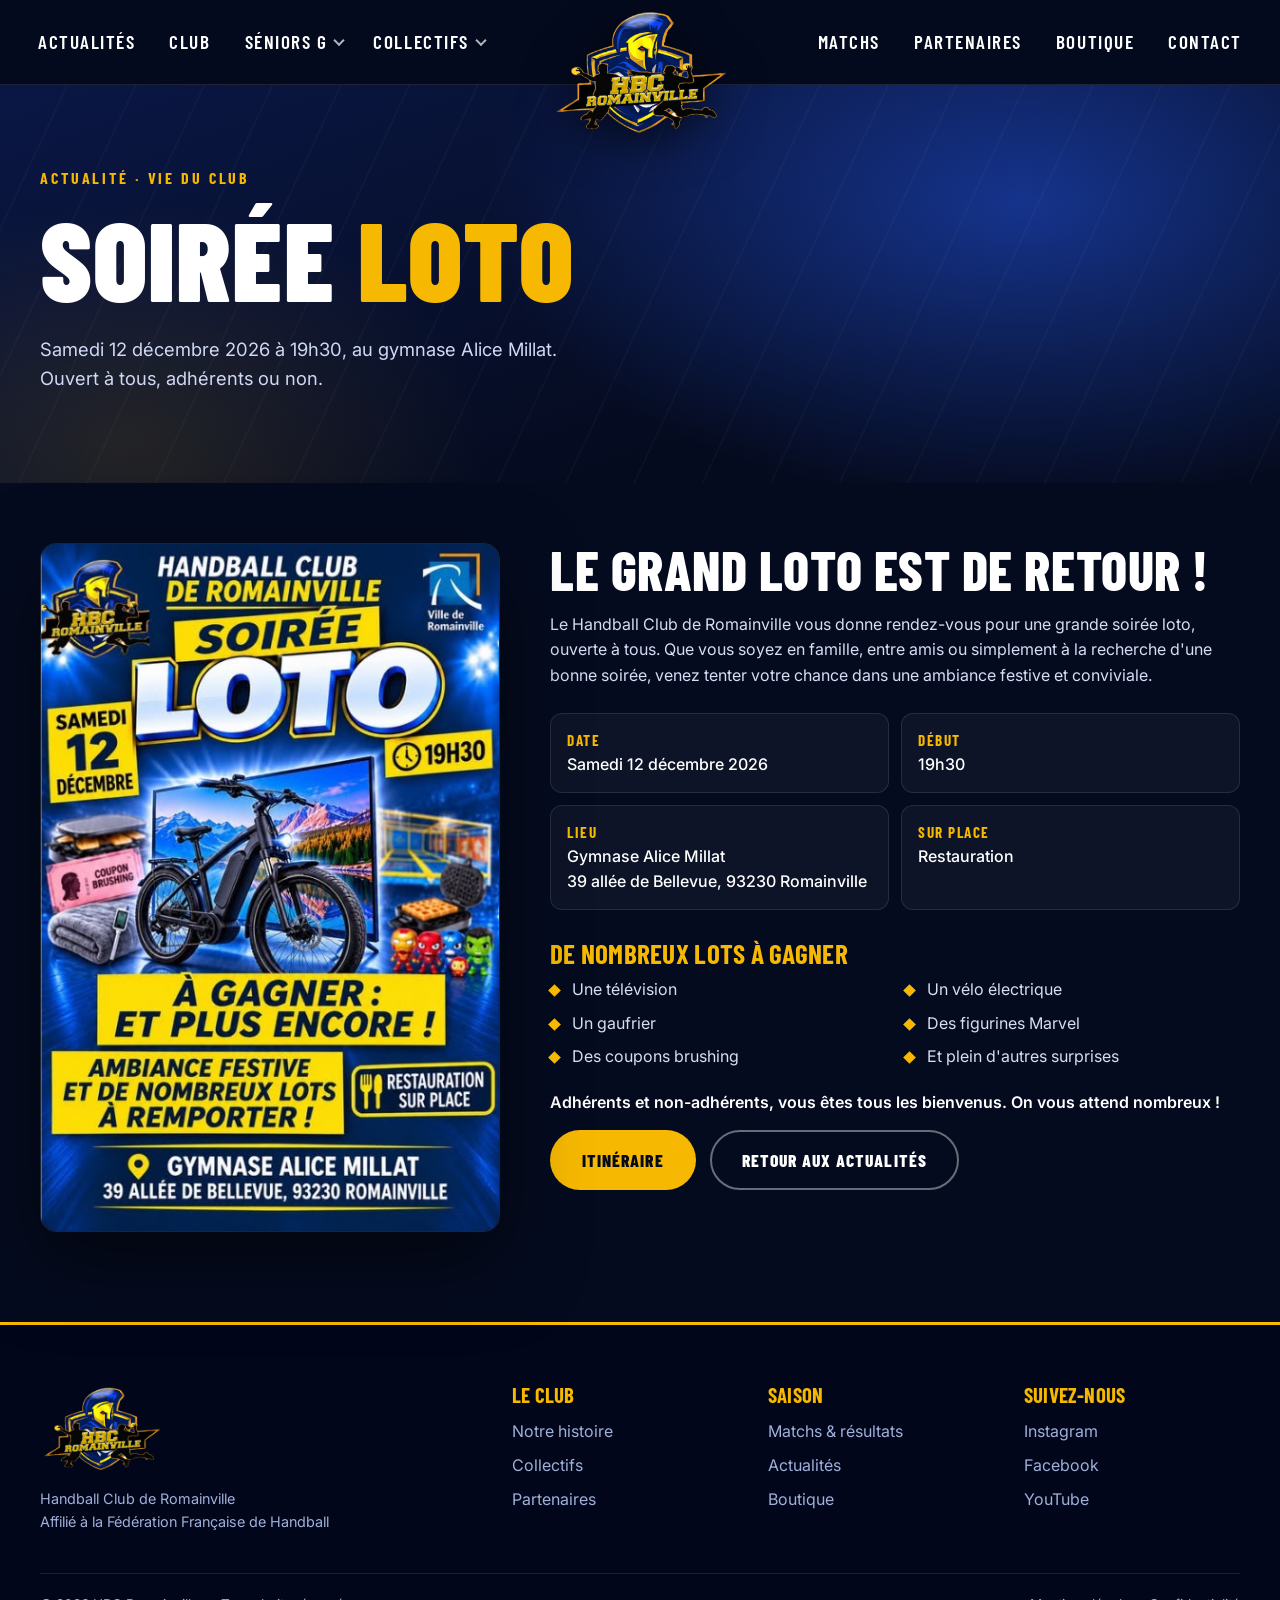
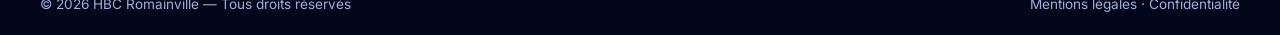
==== actu-loto.html @ fdeb0f3e "actualité" ====
<!doctype html>
<html lang="fr">
<head>
  <meta charset="utf-8">
  <meta name="viewport" content="width=device-width, initial-scale=1">
  <title>Soirée loto du 12 décembre – HBC Romainville</title>
  <meta name="description" content="Grande soirée loto du Handball Club de Romainville, samedi 12 décembre à 19h30 au gymnase Alice Millat. Ouvert à tous.">
  <link rel="icon" href="assets/logo.png">
  <link rel="preconnect" href="https://fonts.googleapis.com">
  <link rel="preconnect" href="https://fonts.gstatic.com" crossorigin>
  <link href="https://fonts.googleapis.com/css2?family=Barlow+Condensed:wght@600;700;800;900&family=Inter:wght@400;500;600;700&display=swap" rel="stylesheet">
  <link rel="stylesheet" href="styles.css">
</head>
<body>

  <header class="header header--split" id="header">
    <div class="container header__inner">
      <a href="index.html" class="brand" aria-label="HBC Romainville – accueil">
        <img src="assets/logo.png" alt="Logo HBC Romainville">
      </a>
      <button class="burger" id="burger" aria-label="Ouvrir le menu" aria-expanded="false" aria-controls="nav">
        <span></span><span></span><span></span>
      </button>
      <nav class="nav" id="nav">
        <div class="nav__group nav__group--left">
          <a href="index.html#actus">Actualités</a>
          <a href="histoire.html">Club</a>
          <div class="nav-item has-sub">
            <a href="equipe.html">Séniors G</a>
            <div class="subnav"><a href="equipe.html">Équipe</a><a href="classement.html">Classement</a></div>
          </div>
          <div class="nav-item has-sub">
            <a href="collectifs.html">Collectifs</a>
            <div class="subnav"><a href="collectifs.html">Tous les collectifs</a><a href="entraineurs.html">Entraîneurs</a></div>
          </div>
        </div>
        <div class="nav__group nav__group--right">
          <a href="index.html#matchs">Matchs</a>
          <a href="index.html#partenaires">Partenaires</a>
          <a class="nav__soon" aria-disabled="true">Boutique</a>
          <a href="index.html#contact">Contact</a>
        </div>
      </nav>
    </div>
  </header>

  <main>
    <section class="page-hero page-hero--small">
      <div class="hero__bg"></div>
      <div class="container page-hero__inner">
        <p class="eyebrow">Actualité · Vie du club</p>
        <h1>Soirée <span>loto</span></h1>
        <p class="page-hero__lead">Samedi 12 décembre 2026 à 19h30, au gymnase Alice Millat. Ouvert à tous, adhérents ou non.</p>
      </div>
    </section>

    <section class="article">
      <div class="container article__inner">
        <figure class="article__poster">
          <img src="assets/loto-2026.jpg" alt="Affiche de la soirée loto du HBC Romainville, samedi 12 décembre à 19h30, gymnase Alice Millat">
        </figure>

        <div class="article__text">
          <h2>Le grand loto est de retour !</h2>
          <p>Le Handball Club de Romainville vous donne rendez-vous pour une grande soirée loto, ouverte à tous. Que vous soyez en famille, entre amis ou simplement à la recherche d'une bonne soirée, venez tenter votre chance dans une ambiance festive et conviviale.</p>

          <ul class="infos">
            <li><b>Date</b><span>Samedi 12 décembre 2026</span></li>
            <li><b>Début</b><span>19h30</span></li>
            <li><b>Lieu</b><span>Gymnase Alice Millat<br>39 allée de Bellevue, 93230 Romainville</span></li>
            <li><b>Sur place</b><span>Restauration</span></li>
          </ul>

          <h3>De nombreux lots à gagner</h3>
          <ul class="lots">
            <li>Une télévision</li>
            <li>Un vélo électrique</li>
            <li>Un gaufrier</li>
            <li>Des figurines Marvel</li>
            <li>Des coupons brushing</li>
            <li>Et plein d'autres surprises</li>
          </ul>

          <p class="article__welcome">Adhérents et non-adhérents, vous êtes tous les bienvenus. On vous attend nombreux !</p>

          <div class="hero__cta">
            <a class="btn btn--gold" href="https://www.google.com/maps/dir/?api=1&amp;destination=39+all%C3%A9e+de+Bellevue+93230+Romainville" target="_blank" rel="noopener">Itinéraire</a>
            <a class="btn btn--ghost" href="index.html#actus">Retour aux actualités</a>
          </div>
        </div>
      </div>
    </section>
  </main>

  </main>

  </main>

  </main>

  <footer class="footer">
    <div class="container footer__inner">
      <div class="footer__brand">
        <img src="assets/logo.png" alt="HBC Romainville">
        <p>Handball Club de Romainville<br>Affilié à la Fédération Française de Handball</p>
      </div>
      <div class="footer__col">
        <h4>Le club</h4>
        <a href="histoire.html">Notre histoire</a>
        <a href="collectifs.html">Collectifs</a>
        <a href="index.html#partenaires">Partenaires</a>
      </div>
      <div class="footer__col">
        <h4>Saison</h4>
        <a href="index.html#matchs">Matchs &amp; résultats</a>
        <a href="index.html#actus">Actualités</a>
        <a href="index.html#boutique">Boutique</a>
      </div>
      <div class="footer__col">
        <h4>Suivez-nous</h4>
        <a href="#">Instagram</a>
        <a href="#">Facebook</a>
        <a href="#">YouTube</a>
      </div>
    </div>
    <div class="footer__bottom container">
      <span>© 2026 HBC Romainville — Tous droits réservés</span>
      <span><a href="mentions-legales.html">Mentions légales</a> · <a href="confidentialite.html">Confidentialité</a></span>
    </div>
  </footer>

  <script src="legal.js"></script>
</body>
</html>
---- styles.css ----
:root{
  --navy:#050b1f;
  --navy-2:#0a1433;
  --blue:#1740b5;
  --blue-2:#2253e0;
  --gold:#f6b800;
  --gold-2:#ffd34d;
  --white:#fff;
  --muted:#9fb0d9;
  --line:rgba(255,255,255,.1);
  --radius:16px;
  --h:'Barlow Condensed',Impact,sans-serif;
  --b:'Inter',system-ui,sans-serif;
}
*{box-sizing:border-box;margin:0;padding:0}
html{scroll-behavior:smooth;scroll-padding-top:90px}
body{font-family:var(--b);background:var(--navy);color:var(--white);line-height:1.6;-webkit-font-smoothing:antialiased}
img{max-width:100%;display:block}
a{color:inherit;text-decoration:none}
ul{list-style:none}
.container{width:min(1200px,100% - 40px);margin-inline:auto}

h1,h2,h3,h4{font-family:var(--h);text-transform:uppercase;line-height:1;letter-spacing:.01em}
h2{font-size:clamp(2.4rem,5vw,3.8rem);font-weight:800}
h3{font-weight:700}
.eyebrow{font-family:var(--h);font-weight:700;letter-spacing:.18em;text-transform:uppercase;color:var(--gold);font-size:1rem;margin-bottom:10px}
.eyebrow--dark{color:var(--navy)}
section{padding:96px 0}
.section-head{margin-bottom:40px}
.section-head--row{display:flex;justify-content:space-between;align-items:flex-end;gap:20px;flex-wrap:wrap}
.link-arrow{font-weight:600;color:var(--gold);transition:.2s}
.link-arrow:hover{transform:translateX(4px)}
.note{margin-top:22px;font-size:.8rem;color:var(--muted);font-style:italic}

/* Buttons */
.btn{display:inline-block;font-family:var(--h);font-weight:800;text-transform:uppercase;letter-spacing:.06em;font-size:1.1rem;padding:14px 30px;border-radius:999px;border:2px solid transparent;cursor:pointer;transition:.2s;
  clip-path:none}
.btn--sm{padding:9px 20px;font-size:1rem}
.btn--gold{background:var(--gold);color:var(--navy)}
.btn--gold:hover{background:var(--gold-2);transform:translateY(-2px);box-shadow:0 10px 30px rgba(246,184,0,.35)}
.btn--ghost{border-color:rgba(255,255,255,.4);color:#fff}
.btn--ghost:hover{border-color:var(--gold);color:var(--gold)}
.btn--dark{background:var(--navy);color:#fff}
.btn--dark:hover{background:#000;transform:translateY(-2px)}

/* Topbar */
.topbar{background:var(--blue);font-size:.85rem}
.topbar__inner{display:flex;justify-content:space-between;gap:16px;padding:8px 0;flex-wrap:wrap}
.topbar__links{display:flex;gap:20px}
.topbar__links a:hover{color:var(--gold)}

/* Header */
.header{position:sticky;top:0;z-index:50;background:rgba(5,11,31,.88);backdrop-filter:blur(12px);border-bottom:1px solid var(--line);transition:.3s}
.header.scrolled{box-shadow:0 8px 30px rgba(0,0,0,.4)}
.header__inner{display:flex;align-items:center;justify-content:space-between;height:78px}
.brand img{height:62px;width:auto}
.nav{display:flex;align-items:center;gap:30px}
.nav a{font-family:var(--h);font-weight:700;text-transform:uppercase;letter-spacing:.07em;font-size:1.15rem;position:relative;padding:4px 0}
.nav a:not(.btn)::after{content:"";position:absolute;left:0;bottom:-2px;height:3px;width:0;background:var(--gold);transition:.25s}
.nav a:not(.btn):hover::after{width:100%}
.burger{display:none;background:none;border:0;width:44px;height:44px;cursor:pointer;flex-direction:column;justify-content:center;gap:6px;align-items:center}
.burger span{display:block;width:26px;height:3px;background:#fff;border-radius:2px;transition:.3s}
.burger[aria-expanded="true"] span:nth-child(1){transform:translateY(9px) rotate(45deg)}
.burger[aria-expanded="true"] span:nth-child(2){opacity:0}
.burger[aria-expanded="true"] span:nth-child(3){transform:translateY(-9px) rotate(-45deg)}

/* Hero */
.hero{position:relative;padding:70px 0 0;overflow:hidden}
.hero__bg{position:absolute;inset:0;background:
  radial-gradient(900px 500px at 80% 30%,rgba(34,83,224,.55),transparent 60%),
  radial-gradient(600px 400px at 10% 90%,rgba(246,184,0,.12),transparent 60%),
  linear-gradient(160deg,#0a1745,var(--navy) 70%);z-index:0}
.hero__bg::after{content:"";position:absolute;inset:0;background:repeating-linear-gradient(115deg,transparent 0 60px,rgba(255,255,255,.025) 60px 62px)}
.hero__inner{position:relative;z-index:1;display:grid;grid-template-columns:1.1fr .9fr;align-items:center;gap:40px;min-height:560px}
.hero h1{font-size:clamp(3.4rem,8.5vw,7rem);font-weight:900;margin-bottom:24px}
.hero h1 span{color:var(--gold)}
.hero__lead{max-width:520px;color:#cfd9f5;font-size:1.1rem;margin-bottom:32px}
.hero__cta{display:flex;gap:14px;flex-wrap:wrap}
.hero__logo img{width:100%;max-width:520px;margin-inline:auto;filter:drop-shadow(0 30px 60px rgba(0,0,0,.6));animation:float 6s ease-in-out infinite}
@keyframes float{50%{transform:translateY(-14px)}}
.hero__stats{position:relative;z-index:1;display:grid;grid-template-columns:repeat(4,1fr);margin-top:30px;border-top:1px solid var(--line);padding:26px 0 34px;text-align:center}
.hero__stats div{display:flex;flex-direction:column}
.hero__stats strong{font-family:var(--h);font-size:3.2rem;font-weight:900;color:var(--gold);line-height:1}
.hero__stats strong::after{content:"+";font-size:2rem}
.hero__stats span{color:var(--muted);text-transform:uppercase;letter-spacing:.12em;font-size:.8rem;margin-top:4px}

/* Next match */
.nextmatch{background:var(--navy-2)}
.match-card{background:linear-gradient(135deg,var(--blue) 0%,#0c2270 55%,#07143f 100%);border-radius:24px;padding:30px;border:1px solid rgba(255,255,255,.12);box-shadow:0 30px 80px rgba(0,0,0,.45);position:relative;overflow:hidden}
.match-card::before{content:"";position:absolute;right:-60px;top:-60px;width:260px;height:260px;border-radius:50%;background:rgba(246,184,0,.12)}
.match-card__meta{display:flex;justify-content:space-between;flex-wrap:wrap;gap:10px;position:relative;color:#dbe5ff;font-weight:500}
.tag{background:rgba(255,255,255,.14);padding:4px 14px;border-radius:999px;font-size:.8rem;font-weight:600;text-transform:uppercase;letter-spacing:.06em}
.tag--gold{background:var(--gold);color:var(--navy)}
.match-card__teams{display:grid;grid-template-columns:1fr auto 1fr;align-items:center;gap:24px;padding:30px 0;position:relative}
.team{display:flex;flex-direction:column;align-items:center;gap:12px;text-align:center}
.team img{height:130px;width:auto}
.team strong{font-family:var(--h);font-size:1.7rem;text-transform:uppercase}
.team__crest{width:110px;height:110px;border-radius:50%;background:rgba(255,255,255,.1);border:2px dashed rgba(255,255,255,.4);display:grid;place-items:center;font-family:var(--h);font-size:1.6rem;font-weight:800;color:var(--muted)}
.vs{text-align:center}
.vs>span{font-family:var(--h);font-size:3.2rem;font-weight:900;color:var(--gold)}
.countdown{display:flex;gap:10px;margin-top:8px}
.countdown div{background:rgba(5,11,31,.6);border-radius:12px;padding:10px 12px;min-width:68px;display:flex;flex-direction:column}
.countdown b{font-family:var(--h);font-size:2.1rem;line-height:1}
.countdown small{font-size:.65rem;text-transform:uppercase;letter-spacing:.1em;color:var(--muted)}
.match-card__foot{display:flex;justify-content:space-between;align-items:center;flex-wrap:wrap;gap:14px;border-top:1px solid rgba(255,255,255,.15);padding-top:20px;position:relative}

.results{display:grid;grid-template-columns:1fr 1fr;gap:30px;margin-top:50px}
.results h3{font-size:1.8rem;margin-bottom:16px;color:var(--gold)}
.match-list li{display:grid;grid-template-columns:70px 1fr auto;gap:12px;align-items:center;padding:14px 16px;background:rgba(255,255,255,.04);border:1px solid var(--line);border-radius:12px;margin-bottom:10px;transition:.2s}
.match-list li:hover{background:rgba(255,255,255,.08);transform:translateX(4px)}
.match-list .date{font-family:var(--h);font-weight:700;color:var(--muted);text-transform:uppercase}
.match-list em{color:var(--gold);font-style:normal;margin:0 6px;font-size:.8rem}
.score{font-family:var(--h);font-weight:800;font-size:1.25rem;padding:2px 12px;border-radius:8px}
.score.win{background:#17a34a}
.score.lose{background:#d33}
.score.draw{background:#6b7280}
.score.next{background:var(--blue-2)}

/* News */
.news-grid{display:grid;grid-template-columns:repeat(4,1fr);gap:22px}
.card{background:var(--navy-2);border:1px solid var(--line);border-radius:var(--radius);overflow:hidden;transition:.25s;display:flex;flex-direction:column}
.card:hover{transform:translateY(-6px);border-color:var(--gold);box-shadow:0 20px 50px rgba(0,0,0,.4)}
.card__img{aspect-ratio:16/10;position:relative;padding:14px}
.card__img--1{background:linear-gradient(135deg,var(--blue-2),#0a1745)}
.card__img--2{background:linear-gradient(135deg,var(--gold),#c98a00)}
.card__img--3{background:linear-gradient(135deg,#0f2b8f,var(--blue-2))}
.card__img--4{background:linear-gradient(135deg,#333c5c,#0a1433)}
.card__img::after{content:"";position:absolute;inset:0;background:url("assets/logo.png") center/55% no-repeat;opacity:.18}
.card__body{padding:20px;display:flex;flex-direction:column;gap:8px}
.card time{color:var(--gold);font-size:.8rem;font-weight:600;text-transform:uppercase;letter-spacing:.08em}
.card h3{font-size:1.5rem;line-height:1.1}
.card p{color:var(--muted);font-size:.92rem}
.card--featured{grid-column:span 2;grid-row:span 1}
.card--featured h3{font-size:2rem}

/* Teams */
.teams{background:linear-gradient(180deg,var(--navy),var(--navy-2))}
.teams-grid{display:grid;grid-template-columns:repeat(4,1fr);gap:18px}
.team-tile{position:relative;border:1px solid var(--line);border-radius:var(--radius);padding:28px 24px 26px;min-height:200px;display:flex;flex-direction:column;justify-content:flex-end;background:rgba(255,255,255,.03);overflow:hidden;transition:.25s}
.team-tile .num{position:absolute;top:10px;right:18px;font-family:var(--h);font-size:4.5rem;font-weight:900;color:rgba(255,255,255,.07);line-height:1}
.team-tile h3{font-size:1.9rem}
.team-tile p{color:var(--muted)}
.team-tile:hover{background:var(--blue);transform:translateY(-6px);border-color:transparent}
.team-tile--gold{border-color:rgba(246,184,0,.5)}
.team-tile--gold h3{color:var(--gold)}
.team-tile--gold:hover{background:var(--gold)}
.team-tile--gold:hover h3,.team-tile--gold:hover p{color:var(--navy)}

/* Club */
.club{background:var(--blue);position:relative;overflow:hidden}
.club::before{content:"";position:absolute;inset:0;background:repeating-linear-gradient(115deg,transparent 0 60px,rgba(0,0,0,.06) 60px 120px)}
.club__inner{position:relative;display:grid;grid-template-columns:1.1fr .9fr;gap:60px;align-items:center}
.club__text p{margin:18px 0;color:#e1e9ff;max-width:560px}
.values{margin:24px 0 32px;display:grid;gap:12px}
.values li{padding-left:26px;position:relative;color:#e1e9ff}
.values li::before{content:"";position:absolute;left:0;top:.55em;width:12px;height:12px;background:var(--gold);transform:rotate(45deg)}
.values b{color:#fff}
.shield{background:rgba(5,11,31,.35);border-radius:30px;padding:40px;border:1px solid rgba(255,255,255,.18);transform:rotate(2deg)}

/* Partners */
.partners{background:var(--navy-2)}
.partners-row{display:grid;grid-template-columns:repeat(4,1fr);gap:16px}
.partners-row div{height:96px;display:grid;place-items:center;text-align:center;padding:10px;border:1px dashed rgba(255,255,255,.22);border-radius:12px;color:var(--muted);font-family:var(--h);font-weight:700;font-size:1.2rem;text-transform:uppercase;letter-spacing:.05em;transition:.2s}
.partners-row div:hover{color:var(--gold);border-color:var(--gold)}

/* Contact */
.contact__inner{display:grid;grid-template-columns:1fr 1.2fr;gap:50px;align-items:center}
.contact-list{margin-top:24px;display:grid;gap:16px}
.contact-list li{display:flex;flex-direction:column;color:#dbe5ff}
.contact-list b{font-family:var(--h);text-transform:uppercase;letter-spacing:.1em;color:var(--gold);font-size:1rem}
.contact__map{border-radius:var(--radius);overflow:hidden;border:1px solid var(--line);height:380px}
.contact__map iframe{width:100%;height:100%;border:0;filter:grayscale(.3) contrast(1.05)}

/* Footer */
.footer{background:#02061a;border-top:3px solid var(--gold);padding-top:60px}
.footer__inner{display:grid;grid-template-columns:2fr 1fr 1fr 1fr;gap:40px}
.footer__brand img{height:90px;margin-bottom:12px}
.footer__brand p{color:var(--muted);font-size:.9rem}
.footer__col{display:flex;flex-direction:column;gap:8px}
.footer__col h4{color:var(--gold);font-size:1.3rem;margin-bottom:6px}
.footer__col a{color:var(--muted);transition:.2s}
.footer__col a:hover{color:#fff}
.footer__bottom{display:flex;justify-content:space-between;flex-wrap:wrap;gap:10px;margin-top:40px;padding:20px 0;border-top:1px solid var(--line);color:var(--muted);font-size:.85rem}
.footer__bottom a:hover{color:var(--gold)}

/* Reveal animation */
.reveal{opacity:0;transform:translateY(28px);transition:opacity .7s,transform .7s}
.reveal.in{opacity:1;transform:none}

/* Responsive */
@media (max-width:1000px){
  .news-grid,.teams-grid{grid-template-columns:repeat(2,1fr)}
  .card--featured{grid-column:span 2}
  .partners-row{grid-template-columns:repeat(2,1fr)}
  .footer__inner{grid-template-columns:1fr 1fr}
}
@media (max-width:820px){
  section{padding:70px 0}
  .burger{display:flex}
  .nav{position:fixed;top:0;right:0;height:100vh;width:min(320px,85vw);background:var(--navy-2);flex-direction:column;align-items:flex-start;padding:100px 30px 30px;gap:22px;transform:translateX(100%);transition:.3s;box-shadow:-20px 0 60px rgba(0,0,0,.5)}
  .nav.open{transform:none}
  .burger{position:relative;z-index:60}
  .hero__inner,.club__inner,.contact__inner,.results{grid-template-columns:1fr}
  .hero__inner{min-height:0;padding-bottom:20px}
  .hero__logo{order:-1;max-width:300px;margin-inline:auto}
  .hero__stats{grid-template-columns:repeat(2,1fr);gap:20px}
  .match-card__teams{grid-template-columns:1fr;gap:10px}
  .team img{height:100px}
  .countdown{justify-content:center}
  .topbar__links{display:none}
}
@media (max-width:560px){
  .news-grid,.teams-grid{grid-template-columns:1fr}
  .card--featured{grid-column:auto}
  .footer__inner{grid-template-columns:1fr}
  .match-list li{grid-template-columns:56px 1fr auto;padding:12px}
}
@media (prefers-reduced-motion:reduce){
  *{animation:none!important;transition:none!important}
  html{scroll-behavior:auto}
  .reveal{opacity:1;transform:none}
}

/* Logos des clubs adverses */
.team .team__club{height:110px;width:110px;object-fit:contain;background:rgba(255,255,255,.95);border-radius:50%;padding:10px}
.mini-logo{display:inline-block;height:22px;width:22px;object-fit:contain;vertical-align:middle;margin:0 6px 2px 0}
@media (max-width:820px){.team .team__club{height:90px;width:90px}}

/* Mobile : le flou du header piégeait le menu fixe et créait un défilement horizontal */
@media (max-width:820px){
  .header{backdrop-filter:none;-webkit-backdrop-filter:none;background:var(--navy)}
  html,body{overflow-x:hidden}
}

/* ===== Page Notre histoire ===== */
.page-hero{position:relative;overflow:hidden;padding:110px 0 100px}
.page-hero__inner{position:relative;z-index:1}
.page-hero h1{font-size:clamp(4rem,11vw,9rem);font-weight:900;margin-bottom:22px}
.page-hero h1 span{color:var(--gold)}
.page-hero__lead{max-width:560px;color:#cfd9f5;font-size:1.15rem;margin-bottom:30px}
.page-hero__logo{position:absolute;right:6%;top:50%;width:min(420px,38vw);transform:translateY(-50%);opacity:.9;filter:drop-shadow(0 30px 60px rgba(0,0,0,.6));z-index:1}

.keyfigures{background:var(--gold);color:var(--navy);padding:0}
.keyfigures__grid{display:grid;grid-template-columns:repeat(4,1fr);text-align:center}
.keyfigures__grid>div{padding:34px 10px;display:flex;flex-direction:column;border-right:1px solid rgba(5,11,31,.15)}
.keyfigures__grid>div:last-child{border:0}
.keyfigures strong{font-family:var(--h);font-size:3.4rem;font-weight:900;line-height:1}
.keyfigures span{font-weight:600;text-transform:uppercase;letter-spacing:.08em;font-size:.8rem;margin-top:4px}

.story-intro__inner{display:grid;grid-template-columns:1fr 1.2fr;gap:50px;align-items:start}
.story-intro__text p{color:#cfd9f5;margin-bottom:16px;font-size:1.05rem}

.timeline-section{background:var(--navy-2)}
.timeline{position:relative;max-width:900px;margin:0 auto;padding:10px 0}
.timeline::before{content:"";position:absolute;left:50%;top:0;bottom:0;width:3px;background:linear-gradient(var(--gold),var(--blue-2));transform:translateX(-50%)}
.tl-item{position:relative;display:grid;grid-template-columns:1fr 1fr;gap:60px;align-items:center;margin-bottom:46px}
.tl-item::after{content:"";position:absolute;left:50%;top:50%;width:20px;height:20px;border-radius:50%;background:var(--navy-2);border:4px solid var(--gold);transform:translate(-50%,-50%)}
.tl-year{font-family:var(--h);font-weight:900;font-size:clamp(3.4rem,7vw,5.4rem);line-height:1;color:var(--gold);text-align:right}
.tl-card{background:var(--navy);border:1px solid var(--line);border-radius:var(--radius);padding:24px;transition:.25s}
.tl-card:hover{border-color:var(--gold);transform:translateY(-4px)}
.tl-card h3{font-size:1.7rem;margin-bottom:8px}
.tl-card p{color:var(--muted);font-size:.95rem}
.tl-item:nth-child(even) .tl-year{order:2;text-align:left}
.tl-item:nth-child(even) .tl-card{order:1}
.tl-item--now .tl-card{background:var(--blue);border-color:transparent}
.tl-item--now .tl-card p{color:#e1e9ff}
.tl-item--now::after{background:var(--gold)}

.highlights-grid{display:grid;grid-template-columns:repeat(3,1fr);gap:22px}
.hl-card{position:relative;background:rgba(255,255,255,.04);border:1px solid var(--line);border-radius:var(--radius);padding:34px 26px;overflow:hidden;transition:.25s}
.hl-card:hover{background:var(--blue);transform:translateY(-6px);border-color:transparent}
.hl-num{position:absolute;top:6px;right:16px;font-family:var(--h);font-size:5rem;font-weight:900;color:rgba(255,255,255,.07);line-height:1}
.hl-card h3{font-size:2rem;color:var(--gold);margin-bottom:10px}
.hl-card p{color:#cfd9f5}

.values-band{background:var(--blue);position:relative;overflow:hidden}
.values-band::before{content:"";position:absolute;inset:0;background:repeating-linear-gradient(115deg,transparent 0 60px,rgba(0,0,0,.06) 60px 120px)}
.values-band__inner{position:relative;display:grid;grid-template-columns:1fr 1.2fr;gap:50px;align-items:center}
.values-band .eyebrow--dark{color:var(--gold)}
.values-list{display:grid;grid-template-columns:1fr 1fr;gap:16px}
.values-list li{background:rgba(5,11,31,.35);border-radius:var(--radius);padding:20px;display:flex;flex-direction:column;gap:4px;border:1px solid rgba(255,255,255,.14)}
.values-list b{font-family:var(--h);font-size:1.5rem;text-transform:uppercase;color:var(--gold)}
.values-list span{color:#e1e9ff;font-size:.92rem}

.story-cta{text-align:center}
.story-cta__inner{display:flex;flex-direction:column;align-items:center;gap:14px}
.story-cta p{color:#cfd9f5;max-width:480px}
.story-cta .hero__cta{justify-content:center;margin-top:14px}

@media (max-width:820px){
  .page-hero{padding:70px 0 60px}
  .page-hero__logo{display:none}
  .keyfigures__grid{grid-template-columns:repeat(2,1fr)}
  .keyfigures__grid>div:nth-child(2){border-right:0}
  .story-intro__inner,.values-band__inner{grid-template-columns:1fr}
  .highlights-grid{grid-template-columns:1fr}
  .values-list{grid-template-columns:1fr}
  .timeline::before{left:14px}
  .tl-item,.tl-item:nth-child(even){grid-template-columns:1fr;gap:10px;padding-left:44px}
  .tl-item::after{left:14px;top:22px}
  .tl-year,.tl-item:nth-child(even) .tl-year{text-align:left;order:0;font-size:3.2rem}
  .tl-item:nth-child(even) .tl-card{order:0}
}

.tl-item--todo .tl-card{border-style:dashed;background:transparent}
.tl-item--todo .tl-year{color:rgba(246,184,0,.45)}

/* ===== Classement ===== */
.standings{margin-top:56px;background:var(--navy);border:1px solid var(--line);border-radius:20px;padding:28px}
.standings__head{display:flex;justify-content:space-between;align-items:flex-end;gap:16px;flex-wrap:wrap;margin-bottom:18px}
.standings__head h3{font-size:2.4rem}
.standings__comp{color:var(--muted);margin-top:4px;font-size:.9rem}
.standings__live{display:inline-flex;align-items:center;gap:8px;font-size:.8rem;color:var(--muted)}
.standings__live i{width:9px;height:9px;border-radius:50%;background:#22c55e;box-shadow:0 0 0 0 rgba(34,197,94,.6);animation:pulse 2s infinite}
@keyframes pulse{70%{box-shadow:0 0 0 9px rgba(34,197,94,0)}100%{box-shadow:0 0 0 0 rgba(34,197,94,0)}}
.standings__scroll{overflow-x:auto}
.standings__table{width:100%;border-collapse:collapse;min-width:340px}
.standings__table th{font-family:var(--h);text-transform:uppercase;letter-spacing:.08em;font-size:.95rem;color:var(--muted);padding:8px 10px;text-align:center;border-bottom:1px solid var(--line)}
.standings__table td{padding:10px;text-align:center;border-bottom:1px solid rgba(255,255,255,.06);font-variant-numeric:tabular-nums}
.standings__table .left{text-align:left}
.standings__table tbody tr:hover{background:rgba(255,255,255,.04)}
.standings__table .rank{font-family:var(--h);font-weight:800;font-size:1.2rem;color:var(--muted)}
.standings__table .pts{font-family:var(--h);font-weight:800;font-size:1.3rem}
.standings__table .team-cell{font-weight:600;white-space:nowrap}
.standings__table tr.us{background:linear-gradient(90deg,rgba(246,184,0,.22),rgba(246,184,0,.06))}
.standings__table tr.us td{border-bottom-color:rgba(246,184,0,.4)}
.standings__table tr.us .rank,.standings__table tr.us .pts{color:var(--gold)}
.standings__table tr.us .team-cell{color:var(--gold)}
.dot{display:inline-block;width:10px;height:10px;border-radius:50%;margin:0 2px}
.dot.w{background:#17a34a}.dot.l{background:#d33}.dot.d{background:#9ca3af}
.standings .mini-logo{height:24px;width:24px;margin-right:8px}
@media (max-width:560px){
  .standings{padding:18px 12px}
  .standings__table .opt{display:none}
  .standings__table td,.standings__table th{padding:9px 6px}
  .standings__table .team-cell{white-space:normal}
}

.standings__table .form{white-space:nowrap}

/* Classement compact : 5 lignes visibles, défilement pour la suite */
.standings{padding:22px;margin-top:44px}
.standings__head h3{font-size:2rem}
.standings__scroll{max-height:300px;overflow-y:auto;overscroll-behavior:contain;border-radius:10px;scrollbar-width:thin;scrollbar-color:var(--gold) transparent}
.standings__table thead th{position:sticky;top:0;background:var(--navy);z-index:1}
.standings__table td{padding:7px 10px}
.standings .mini-logo{height:22px;width:22px}
.standings__scroll::-webkit-scrollbar{width:6px}
.standings__scroll::-webkit-scrollbar-thumb{background:var(--gold);border-radius:6px}
.standings__hint{text-align:center;color:var(--muted);font-size:.78rem;margin-top:10px}
@media (max-width:900px){
  .standings__table th.opt:last-child,.standings__table td.form{display:none}
}

/* ===== Collectifs ===== */
.team-tile .code{display:inline-block;align-self:flex-start;background:var(--gold);color:var(--navy);font-family:var(--h);font-weight:900;font-size:1.1rem;padding:2px 12px;border-radius:999px;margin-bottom:10px;letter-spacing:.05em}
.team-tile--gold .code{background:var(--navy)}
.team-tile--gold .code{color:var(--gold)}
.team-tile:hover .code{background:var(--gold);color:var(--navy)}
.teams-grid{grid-template-columns:repeat(5,1fr)}
@media (max-width:1000px){.teams-grid{grid-template-columns:repeat(3,1fr)}}
@media (max-width:640px){.teams-grid{grid-template-columns:repeat(2,1fr)}.team-tile{min-height:170px;padding:22px 16px}.team-tile h3{font-size:1.5rem}}

.page-hero--small{padding:80px 0 60px}
.page-hero--small h1{font-size:clamp(3.4rem,9vw,7rem)}
.chips-bar{position:sticky;top:78px;z-index:40;background:rgba(5,11,31,.95);border-bottom:1px solid var(--line)}
.chips{display:flex;gap:8px;overflow-x:auto;padding:12px 0;scrollbar-width:none}
.chips::-webkit-scrollbar{display:none}
.chip{flex:none;font-family:var(--h);font-weight:800;letter-spacing:.06em;font-size:1.1rem;padding:6px 18px;border-radius:999px;border:2px solid var(--line);transition:.2s}
.chip:hover,.chip.active{background:var(--gold);color:var(--navy);border-color:var(--gold)}
.collectifs{padding-top:50px}
.collectif{scroll-margin-top:150px;background:var(--navy-2);border:1px solid var(--line);border-radius:22px;margin-bottom:28px;overflow:hidden}
.co-head{display:flex;align-items:center;gap:26px;padding:28px 30px;background:linear-gradient(120deg,var(--blue),#0a1745)}
.co-code{font-family:var(--h);font-weight:900;font-size:clamp(3.2rem,8vw,5.2rem);line-height:1;color:var(--gold);min-width:2.2ch}
.co-head h2{font-size:clamp(2rem,4vw,2.8rem)}
.co-sub{color:#cfd9f5}
.co-body{padding:26px 30px;display:grid;gap:24px}
.co-info{display:grid;grid-template-columns:repeat(4,1fr);gap:16px}
.co-info div{background:rgba(255,255,255,.04);border:1px solid var(--line);border-radius:12px;padding:14px 16px}
.co-info dt{font-family:var(--h);text-transform:uppercase;letter-spacing:.1em;color:var(--gold);font-size:.95rem}
.co-info dd{margin-top:4px;font-weight:500}
.todo{color:var(--muted)!important;font-style:italic;font-weight:400!important}
.co-feed{display:grid;grid-template-columns:1fr 1fr;gap:24px}
.co-feed h4{font-size:1.4rem;color:var(--gold);margin-bottom:10px}
.co-soon{color:var(--muted);font-style:italic}
@media (max-width:820px){
  .co-info{grid-template-columns:1fr 1fr}
  .co-feed{grid-template-columns:1fr}
  .co-head{padding:22px 18px;gap:16px}
  .co-body{padding:20px 18px}
  .chips-bar{top:78px}
}

/* ===== Page entraîneurs ===== */
.coaches{padding-top:60px}
.section-head--gap{margin-top:70px}
.coaches-grid{display:grid;grid-template-columns:repeat(4,1fr);gap:22px}
.coach{background:var(--navy-2);border:1px solid var(--line);border-radius:var(--radius);overflow:hidden;transition:.25s;display:flex;flex-direction:column}
.coach:hover{transform:translateY(-6px);border-color:var(--gold);box-shadow:0 20px 50px rgba(0,0,0,.4)}
.coach__photo{aspect-ratio:4/5;display:grid;place-items:center;background:linear-gradient(160deg,var(--blue),#0a1745);position:relative;overflow:hidden}
.coach__photo::after{content:"";position:absolute;inset:0;background:url("assets/logo.png") center/60% no-repeat;opacity:.12}
.coach__photo span{font-family:var(--h);font-weight:900;font-size:6rem;color:rgba(255,255,255,.25);position:relative;z-index:1}
.coach__photo img{width:100%;height:100%;object-fit:cover}
.coach__body{padding:18px 20px 20px;display:flex;flex-direction:column;gap:6px}
.coach__tag{align-self:flex-start;background:var(--gold);color:var(--navy);font-family:var(--h);font-weight:900;padding:1px 12px;border-radius:999px;letter-spacing:.05em}
.coach h3{font-size:1.6rem}
.coach p{color:var(--muted);font-size:.92rem}
.coach__link{color:var(--gold);font-weight:600;font-size:.9rem;margin-top:4px}
.coach__link:hover{text-decoration:underline}
@media (max-width:1000px){.coaches-grid{grid-template-columns:repeat(3,1fr)}}
@media (max-width:700px){.coaches-grid{grid-template-columns:repeat(2,1fr);gap:14px}.coach__photo span{font-size:4rem}.coach h3{font-size:1.3rem}}

/* Sous-menu Collectifs */
.nav-item{position:relative;display:flex;align-items:center}
.nav-item.has-sub>a::before{content:"";position:absolute;right:-14px;top:50%;width:6px;height:6px;border-right:2px solid currentColor;border-bottom:2px solid currentColor;transform:translateY(-70%) rotate(45deg);opacity:.7}
.nav-item.has-sub>a{margin-right:6px}
.subnav{position:absolute;top:100%;left:-16px;min-width:210px;padding:10px 0;margin-top:14px;background:var(--navy-2);border:1px solid var(--line);border-top:3px solid var(--gold);border-radius:0 0 12px 12px;box-shadow:0 20px 40px rgba(0,0,0,.5);opacity:0;visibility:hidden;transform:translateY(8px);transition:.2s;display:flex;flex-direction:column}
.subnav::before{content:"";position:absolute;left:0;right:0;top:-18px;height:18px}
.subnav a{padding:10px 20px!important;white-space:nowrap}
.subnav a:hover{background:rgba(255,255,255,.06);color:var(--gold)}
.subnav a::after{display:none!important}
.nav-item:hover .subnav,.nav-item:focus-within .subnav{opacity:1;visibility:visible;transform:none}
@media (max-width:820px){
  .nav-item{flex-direction:column;align-items:flex-start;gap:10px}
  .nav-item.has-sub>a::before{display:none}
  .subnav{position:static;opacity:1;visibility:visible;transform:none;margin:0;padding:0 0 0 16px;background:none;border:0;border-left:3px solid var(--gold);border-radius:0;box-shadow:none;min-width:0;gap:6px}
  .subnav::before{display:none}
  .subnav a{padding:2px 0!important;font-size:1rem}
  .subnav a:first-child{display:none}
}

/* ===== Pages légales ===== */
.legal{padding:50px 0 90px}
.legal__inner{max-width:820px}
.legal__update{color:var(--muted);font-size:.85rem;margin-bottom:30px}
.legal h2{font-size:1.9rem;color:var(--gold);margin:38px 0 12px}
.legal h3{font-size:1.35rem;margin:22px 0 8px}
.legal p,.legal li{color:#d5def5;margin-bottom:10px}
.legal ul{list-style:disc;padding-left:22px;margin-bottom:14px}
.legal a{color:var(--gold);text-decoration:underline;text-underline-offset:3px}
.legal strong{color:#fff}
.legal .tbd{background:rgba(246,184,0,.18);color:var(--gold);border:1px dashed var(--gold);border-radius:6px;padding:0 8px;font-style:italic}
.legal__links{margin-top:34px}

/* ===== En-tête scindé (menu gauche / logo centré / menu droite) ===== */
.header--split .header__inner{position:relative;height:84px;max-width:1500px;width:100%;padding:0 32px}
.header--split .nav{width:100%;justify-content:space-between;gap:0}
.nav__group{display:flex;align-items:center;gap:34px}
.header--split .nav a{font-size:1.2rem;letter-spacing:.09em}
.header--split .brand{position:absolute;left:50%;top:8px;transform:translateX(-50%);z-index:3}
.header--split .brand img{height:132px;width:auto;filter:drop-shadow(0 10px 24px rgba(0,0,0,.65));transition:.3s}
.header--split.scrolled .brand img{height:104px}
.header--over{position:fixed;left:0;right:0;top:0;background:linear-gradient(rgba(5,11,31,.8),rgba(5,11,31,0));border-bottom-color:transparent;backdrop-filter:none;-webkit-backdrop-filter:none}
.header--over.scrolled{background:rgba(5,11,31,.94);border-bottom-color:var(--line)}
.header--split .subnav{left:-12px}

/* Hero plein écran */
.hero--cover{min-height:100vh;display:flex;flex-direction:column;justify-content:flex-end;padding:140px 0 0}
.hero--cover .hero__bg{background:
  linear-gradient(180deg,rgba(5,11,31,.5) 0%,rgba(5,11,31,.55) 45%,rgba(5,11,31,.95) 100%),
  url("assets/hero.jpg") center/cover no-repeat,
  radial-gradient(900px 500px at 75% 25%,rgba(34,83,224,.6),transparent 60%),
  linear-gradient(160deg,#0a1745,var(--navy) 70%)}
.hero__video{position:absolute;inset:0;width:100%;height:100%;object-fit:cover;z-index:0}
.hero--cover .hero__bg{z-index:0}
.hero--cover.has-video .hero__bg{background:linear-gradient(180deg,rgba(5,11,31,.5) 0%,rgba(5,11,31,.55) 45%,rgba(5,11,31,.95) 100%)}
.hero--cover .hero__inner{grid-template-columns:1fr;min-height:0;padding-bottom:30px}
.hero--cover .hero__stats{margin-top:20px}
.hero--cover h1{font-size:clamp(3.4rem,9vw,7.4rem)}

@media (max-width:1100px){
  .nav__group{gap:20px}
  .header--split .nav a{font-size:1.05rem}
}
@media (max-width:820px){
  .header--split .header__inner{height:72px;padding:0 20px}
  .header--split .brand{position:static;transform:none}
  .header--split .brand img{height:64px}
  .header--split.scrolled .brand img{height:64px}
  .header--split .nav{justify-content:flex-start}
  .nav__group{flex-direction:column;align-items:flex-start;gap:22px;width:100%}
  .subnav a:first-child{display:inline-block}
  .hero--cover{padding-top:110px}
  .header--over{background:rgba(5,11,31,.85)}
}

@media (max-width:820px){.header--split .nav{gap:22px}}

/* Sous-menus Séniors G / Collectifs et onglets de page */
.subnav--wide{min-width:250px}
.subnav .subnav__sep{border-top:1px solid var(--line);margin-top:6px;padding-top:12px!important;color:var(--gold)}
.tabs-bar{position:sticky;top:84px;z-index:40;background:rgba(5,11,31,.95);border-bottom:1px solid var(--line)}
.tabs{display:flex;gap:8px;padding:12px 0}
.tabs a{font-family:var(--h);font-weight:800;letter-spacing:.06em;text-transform:uppercase;font-size:1.15rem;padding:7px 24px;border-radius:999px;border:2px solid var(--line);transition:.2s}
.tabs a:hover,.tabs a.active{background:var(--gold);color:var(--navy);border-color:var(--gold)}
.standings--full{margin-top:0}
.standings--full .standings__scroll{max-height:none;overflow:visible}
.standings--full .standings__hint{display:none}
.standings--full .standings__table thead th{position:static}
.results--page{margin-top:44px}
@media (max-width:820px){
  .tabs-bar{top:72px}
  .subnav--wide a{font-size:1rem}
  .subnav .subnav__sep{border-top:0;margin-top:0;padding-top:2px!important}
}

/* Menu resserré */
.header--split .header__inner{padding:0 22px}
.nav__group{gap:20px}
.header--split .nav a{font-size:1.08rem;letter-spacing:.06em}
.nav-item.has-sub>a{margin-right:4px}
.nav-item.has-sub>a::before{right:-11px}
@media (max-width:1100px){.nav__group{gap:14px}.header--split .nav a{font-size:1rem}}
@media (max-width:820px){.nav__group{gap:22px}.header--split .nav a{font-size:1.15rem;letter-spacing:.07em}}

/* Menu pleine largeur façon maquette : onglets aux extrémités, blason au centre */
@media (min-width:1000px){
  .header--split .header__inner{max-width:none;padding:0 38px}
  .header--split .nav{display:flex;justify-content:space-between;gap:0}
  .header--split .nav__group{gap:34px}
  .header--split .nav a{font-size:1.2rem;letter-spacing:.08em;font-weight:600}
  .nav-item.has-sub>a{margin-right:12px}
  .nav-item.has-sub>a::before{right:-16px}
}

/* Onglet sans destination pour le moment */
.nav__soon{cursor:default}

/* Carte : adresse et liens sous la carte */
.contact__map{height:auto;display:flex;flex-direction:column}
.contact__map iframe{height:380px;flex:none}
.map-links{display:flex;flex-wrap:wrap;gap:6px 20px;align-items:center;padding:14px 18px;background:var(--navy-2);font-size:.9rem}
.map-links span{flex:1 1 100%;color:#dbe5ff;font-weight:500}
.map-links a{color:var(--gold);font-weight:600;text-decoration:underline;text-underline-offset:3px}

/* ===== Actualité à la une avec affiche + page article ===== */
.card--poster{display:grid;grid-template-columns:minmax(0,.9fr) minmax(0,1.1fr);color:inherit}
.card__poster{position:relative;background:var(--navy);display:flex}
.card__poster img{width:100%;height:100%;object-fit:cover;object-position:center top}
.card__poster .tag{position:absolute;top:14px;left:14px}
.card--poster .card__body{justify-content:center;gap:10px;padding:24px}
.card__more{color:var(--gold);font-weight:700;margin-top:6px}
.card--poster:hover .card__more{text-decoration:underline}

.article{padding:60px 0 90px}
.article__inner{display:grid;grid-template-columns:minmax(0,.8fr) minmax(0,1.2fr);gap:50px;align-items:start}
.article__poster{margin:0;border-radius:var(--radius);overflow:hidden;border:1px solid var(--line);box-shadow:0 30px 80px rgba(0,0,0,.5);position:sticky;top:110px}
.article__poster img{width:100%;height:auto;display:block}
.article__text h2{font-size:clamp(2.2rem,5vw,3.4rem);margin-bottom:14px}
.article__text h3{font-size:1.7rem;color:var(--gold);margin:30px 0 10px}
.article__text p{color:#d5def5;margin-bottom:14px}
.infos{display:grid;grid-template-columns:1fr 1fr;gap:12px;margin:24px 0}
.infos li{background:rgba(255,255,255,.04);border:1px solid var(--line);border-radius:12px;padding:14px 16px;display:flex;flex-direction:column}
.infos b{font-family:var(--h);text-transform:uppercase;letter-spacing:.1em;color:var(--gold);font-size:.95rem}
.infos span{font-weight:500}
.lots{display:grid;grid-template-columns:1fr 1fr;gap:8px 20px;margin-bottom:20px}
.lots li{position:relative;padding-left:22px;color:#d5def5}
.lots li::before{content:"";position:absolute;left:0;top:.55em;width:9px;height:9px;background:var(--gold);transform:rotate(45deg)}
.article__welcome{font-weight:600;color:#fff!important;margin-top:8px}
@media (max-width:820px){
  .card--poster{grid-template-columns:1fr}
  .card__poster img{height:auto;max-height:520px}
  .article__inner{grid-template-columns:1fr;gap:30px}
  .article__poster{position:static;max-width:420px;margin-inline:auto}
  .infos,.lots{grid-template-columns:1fr}
}
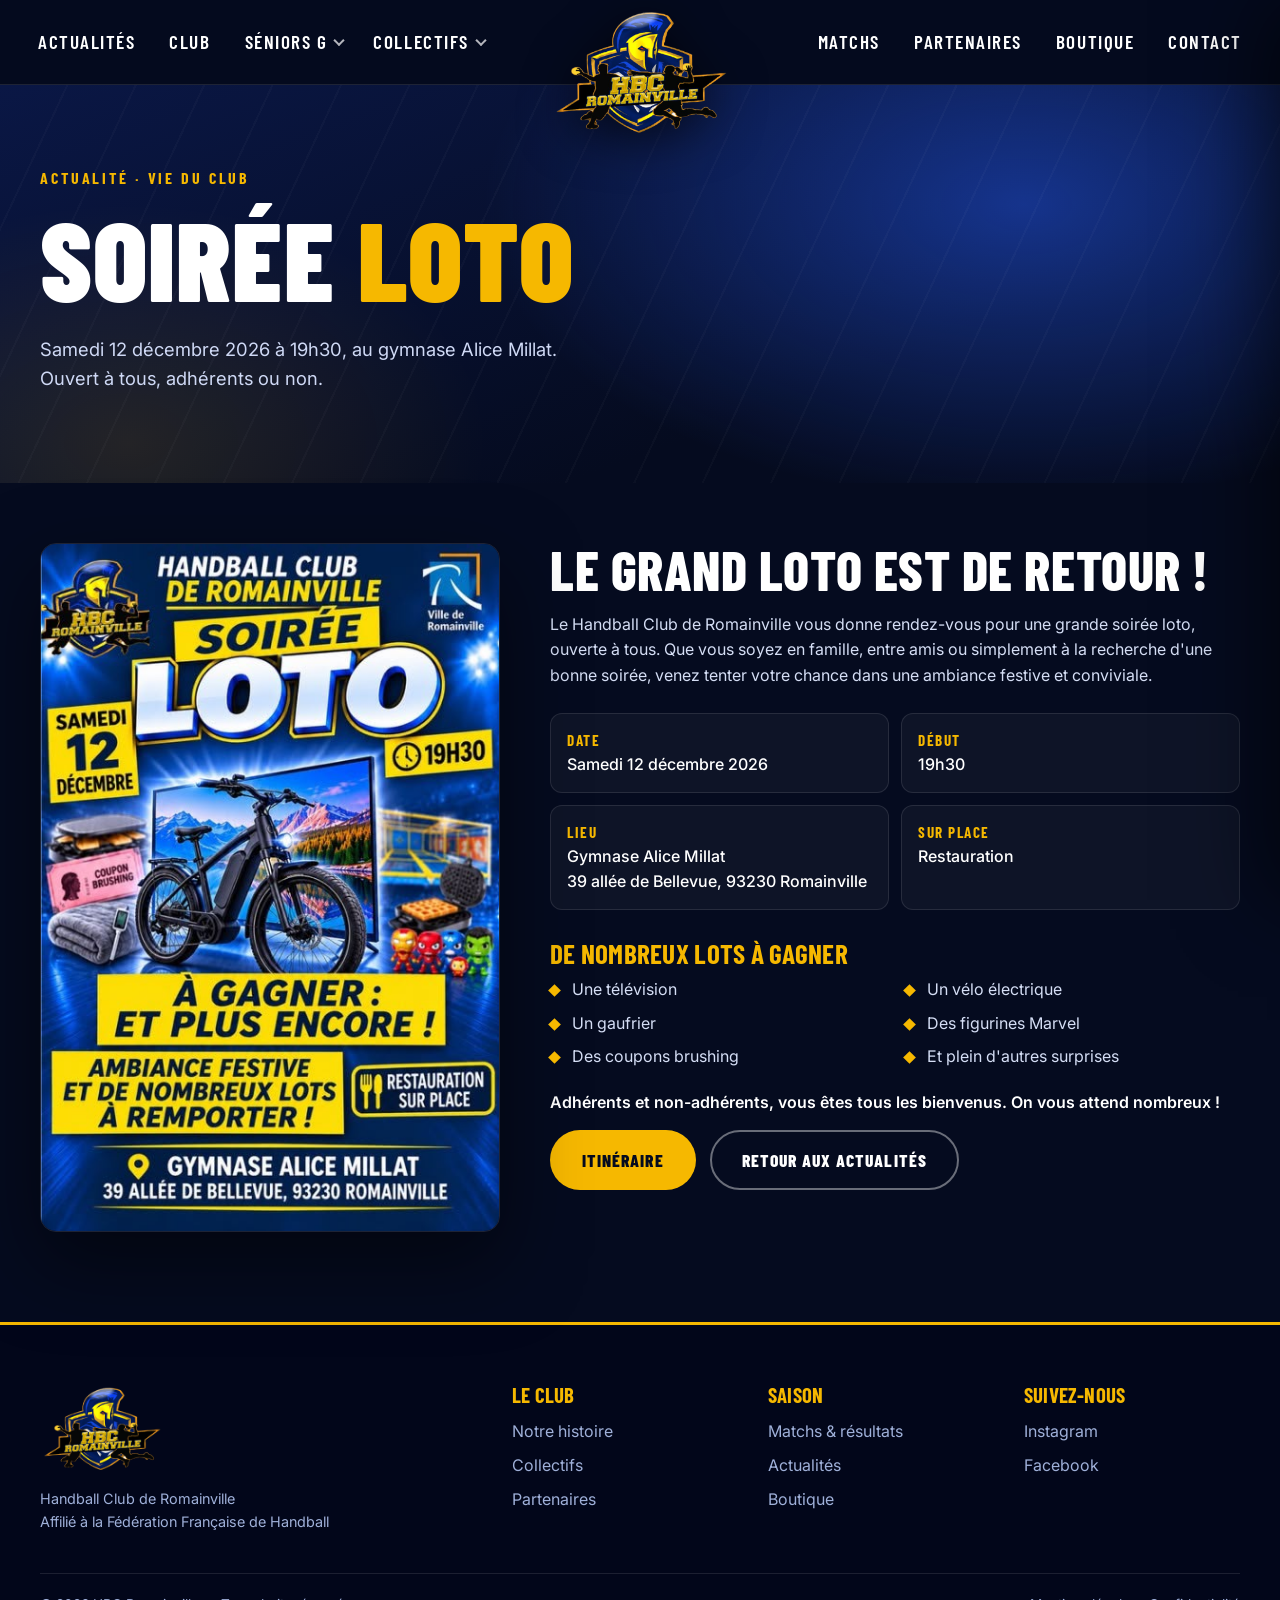
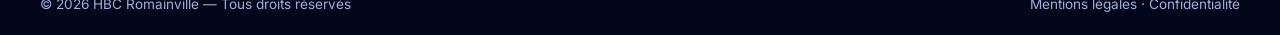
==== commit 36854d1c: "anim général" ====
--- a/actu-loto.html
+++ b/actu-loto.html
@@ -84,18 +84,12 @@
           <p class="article__welcome">Adhérents et non-adhérents, vous êtes tous les bienvenus. On vous attend nombreux !</p>
 
           <div class="hero__cta">
-            <a class="btn btn--gold" href="https://www.google.com/maps/dir/?api=1&amp;destination=39+all%C3%A9e+de+Bellevue+93230+Romainville" target="_blank" rel="noopener">Itinéraire</a>
+            <a class="btn btn--gold" href="https://www.google.com/maps/dir/?api=1&amp;destination=Gymnase+Alice+Millat%2C+39+all%C3%A9e+de+Bellevue%2C+93230+Romainville" target="_blank" rel="noopener">Itinéraire</a>
             <a class="btn btn--ghost" href="index.html#actus">Retour aux actualités</a>
           </div>
         </div>
       </div>
     </section>
-  </main>
-
-  </main>
-
-  </main>
-
   </main>
 
   <footer class="footer">
@@ -120,7 +114,6 @@
         <h4>Suivez-nous</h4>
         <a href="#">Instagram</a>
         <a href="#">Facebook</a>
-        <a href="#">YouTube</a>
       </div>
     </div>
     <div class="footer__bottom container">
@@ -130,5 +123,6 @@
   </footer>
 
   <script src="legal.js"></script>
+  <script src="header.js"></script>
 </body>
 </html>
--- a/styles.css
+++ b/styles.css
@@ -564,3 +564,100 @@
   .article__poster{position:static;max-width:420px;margin-inline:auto}
   .infos,.lots{grid-template-columns:1fr}
 }
+
+/* ===== Prochain match mis en avant ===== */
+.nextmatch{padding-top:70px}
+.nm-card{position:relative;text-align:center;border-radius:28px;padding:44px 34px 34px;overflow:hidden;
+  background:radial-gradient(700px 320px at 50% 0%,rgba(246,184,0,.22),transparent 70%),linear-gradient(135deg,#1a47c9 0%,#0c2270 55%,#07143f 100%);
+  border:2px solid rgba(246,184,0,.55);box-shadow:0 0 0 6px rgba(246,184,0,.08),0 40px 100px rgba(0,0,0,.55)}
+.nm-card__top{display:flex;justify-content:center;align-items:center;gap:12px;flex-wrap:wrap;margin-bottom:14px}
+.nm-ribbon{background:var(--gold);color:var(--navy);font-family:var(--h);font-weight:900;text-transform:uppercase;letter-spacing:.14em;font-size:1.15rem;padding:6px 22px;border-radius:999px}
+.nm-where{background:rgba(255,255,255,.14);font-weight:600;font-size:.85rem;padding:6px 16px;border-radius:999px;text-transform:uppercase;letter-spacing:.08em}
+.nm-where:empty{display:none}
+.nm-where.is-away{background:rgba(255,255,255,.08)}
+.nm-comp{color:#dbe5ff;text-transform:uppercase;letter-spacing:.12em;font-weight:600;font-size:.95rem}
+.nm-date{font-family:var(--h);font-weight:800;text-transform:uppercase;font-size:clamp(1.9rem,4.2vw,3.2rem);line-height:1.05;margin:6px 0 10px}
+.nm-teams{display:grid;grid-template-columns:1fr auto 1fr;align-items:center;gap:20px;padding:14px 0}
+.nm-teams .team img{height:170px;width:auto}
+.nm-teams .team .team__club{width:170px;height:170px}
+.nm-teams .team .team__crest{width:150px;height:150px;font-size:2rem}
+.nm-teams .team strong{font-size:clamp(1.5rem,3vw,2.4rem)}
+.nm-teams .vs>span{font-size:clamp(3rem,6vw,5rem);color:var(--gold);font-family:var(--h);font-weight:900}
+.countdown--big{justify-content:center;gap:14px;margin:10px 0 6px}
+.countdown--big div{min-width:92px;padding:14px 16px;border-radius:16px;background:rgba(5,11,31,.7);border:1px solid rgba(255,255,255,.12)}
+.countdown--big b{font-size:clamp(2.4rem,5vw,3.8rem)}
+.countdown--big small{font-size:.75rem}
+.nm-foot{display:flex;justify-content:space-between;align-items:center;gap:18px;flex-wrap:wrap;margin-top:26px;padding-top:22px;border-top:1px solid rgba(255,255,255,.18);font-weight:500}
+.nm-actions{display:flex;gap:12px;flex-wrap:wrap}
+.results__more{margin-top:22px;text-align:center}
+@media (max-width:820px){
+  .nm-card{padding:32px 16px 24px;border-radius:22px}
+  .nm-teams{grid-template-columns:1fr;gap:6px}
+  .nm-teams .team img{height:120px}
+  .nm-teams .team .team__club{width:120px;height:120px}
+  .countdown--big{gap:8px}
+  .countdown--big div{min-width:70px;padding:10px 8px}
+  .nm-foot{justify-content:center;text-align:center}
+  .nm-actions{justify-content:center}
+}
+
+/* ===== Barre d'onglets qui s'efface sur les côtés au défilement ===== */
+.header--split .nav__group,.header--split .brand{transition:transform .4s cubic-bezier(.2,.7,.2,1),opacity .3s}
+.header--split{transition:background .3s,border-color .3s,box-shadow .3s,transform .4s cubic-bezier(.2,.7,.2,1)}
+.tabs-bar,.chips-bar{transition:top .4s cubic-bezier(.2,.7,.2,1)}
+@media (min-width:821px){
+  .header.nav-hidden{background:transparent!important;border-color:transparent!important;box-shadow:none!important;backdrop-filter:none;pointer-events:none}
+  .header.nav-hidden .nav__group--left{transform:translateX(-130%);opacity:0}
+  .header.nav-hidden .nav__group--right{transform:translateX(130%);opacity:0}
+  .header.nav-hidden .brand{transform:translate(-50%,-140%);opacity:0}
+  .header-hidden .tabs-bar,.header-hidden .chips-bar{top:0}
+}
+@media (max-width:820px){
+  .header.nav-hidden{transform:translateY(-110%)}
+  .header-hidden .tabs-bar,.header-hidden .chips-bar{top:0}
+}
+
+/* ===== Bouton rond « Menu » (en haut à droite, visible quand la barre est effacée) + panneau récapitulatif ===== */
+.side-tab{position:fixed;top:18px;right:18px;z-index:70;width:58px;height:58px;padding:0;border-radius:50%;display:flex;flex-direction:column;align-items:center;justify-content:center;
+  border:2px solid rgba(5,11,31,.25);background:var(--gold);color:var(--navy);cursor:pointer;box-shadow:0 10px 30px rgba(0,0,0,.5);
+  transform:scale(.4) translateY(-30px);opacity:0;pointer-events:none;transition:transform .4s cubic-bezier(.2,.7,.2,1),opacity .3s,background .2s}
+.header-hidden .side-tab{transform:none;opacity:1;pointer-events:auto}
+.header-hidden .side-tab:hover{background:var(--gold-2);transform:scale(1.08)}
+.side-tab__icon{display:flex;flex-direction:column;gap:4px}
+.side-tab__icon i{display:block;width:22px;height:2.5px;background:currentColor;border-radius:2px}
+.side-tab__txt{position:absolute;width:1px;height:1px;overflow:hidden;clip:rect(0 0 0 0)}
+@media (max-width:820px){.side-tab{top:12px;right:12px;width:50px;height:50px}}
+
+.sidepanel__overlay{position:fixed;inset:0;background:rgba(2,6,23,.6);z-index:79}
+.sidepanel{position:fixed;top:0;right:0;bottom:0;width:min(340px,88vw);z-index:80;background:var(--navy-2);border-left:3px solid var(--gold);
+  box-shadow:-30px 0 80px rgba(0,0,0,.6);transform:translateX(105%);transition:transform .35s cubic-bezier(.2,.7,.2,1);display:flex;flex-direction:column;overflow-y:auto}
+.sidepanel.open{transform:none}
+.sidepanel__head{display:flex;align-items:center;justify-content:space-between;padding:16px 20px;border-bottom:1px solid var(--line)}
+.sidepanel__brand img{height:64px;width:auto}
+.sidepanel__close{background:none;border:0;color:#fff;font-size:2.2rem;line-height:1;cursor:pointer;padding:4px 10px}
+.sidepanel__close:hover{color:var(--gold)}
+.sidepanel__list{list-style:none;padding:14px 20px 30px;display:flex;flex-direction:column;gap:4px}
+.sidepanel__link{display:block;font-family:var(--h);font-weight:800;text-transform:uppercase;letter-spacing:.07em;font-size:1.35rem;padding:9px 0}
+.sidepanel__link:hover,.sidepanel__sub:hover{color:var(--gold)}
+.sidepanel__group ul{list-style:none;margin:0 0 6px 4px;padding-left:14px;border-left:3px solid var(--gold)}
+.sidepanel__sub{display:block;font-weight:600;color:#cfd9f5;padding:5px 0}
+.sidepanel .is-soon{opacity:.55;cursor:default}
+.sidepanel .is-soon small{font-family:var(--b);font-size:.7rem;text-transform:none;letter-spacing:0;color:var(--gold)}
+body.sidepanel-open{overflow:hidden}
+
+/* ===== Cartes d'actualité illustrées ===== */
+.card--news{position:relative}
+.card__art{position:relative;aspect-ratio:16/10;overflow:hidden;display:flex;align-items:center;justify-content:center;color:rgba(255,255,255,.92)}
+.card__art::before{content:"";position:absolute;inset:0;background:repeating-linear-gradient(115deg,transparent 0 22px,rgba(255,255,255,.07) 22px 24px)}
+.card__art::after{content:"";position:absolute;right:-50px;bottom:-60px;width:190px;height:190px;border-radius:50%;background:rgba(255,255,255,.1)}
+.card__art--gold{background:linear-gradient(135deg,#ffd34d,#f6a800 60%,#c98a00);color:var(--navy)}
+.card__art--blue{background:linear-gradient(135deg,#2a5df0,#1740b5 55%,#0a1745)}
+.card__icon{position:relative;z-index:1;width:46%;max-width:130px;height:auto;filter:drop-shadow(0 8px 16px rgba(0,0,0,.25));transition:transform .4s cubic-bezier(.2,.7,.2,1)}
+.card--news:hover .card__icon{transform:scale(1.1) rotate(-6deg)}
+.card__chip{position:absolute;z-index:2;top:14px;left:14px;background:var(--navy);color:var(--gold);font-family:var(--h);font-weight:900;letter-spacing:.12em;text-transform:uppercase;font-size:.95rem;padding:3px 14px;border-radius:999px}
+.card__art--blue .card__chip{background:var(--gold);color:var(--navy)}
+.card__date{position:absolute;z-index:2;right:14px;top:14px;display:flex;flex-direction:column;align-items:center;line-height:1;background:#fff;color:var(--navy);border-radius:12px;padding:8px 12px;box-shadow:0 8px 20px rgba(0,0,0,.3)}
+.card__date b{font-family:var(--h);font-size:1.8rem;font-weight:900}
+.card__date span{font-size:.7rem;font-weight:700;text-transform:uppercase;letter-spacing:.1em}
+.card--news .card__body{gap:10px;padding:22px}
+.card--news h3{font-size:1.65rem}
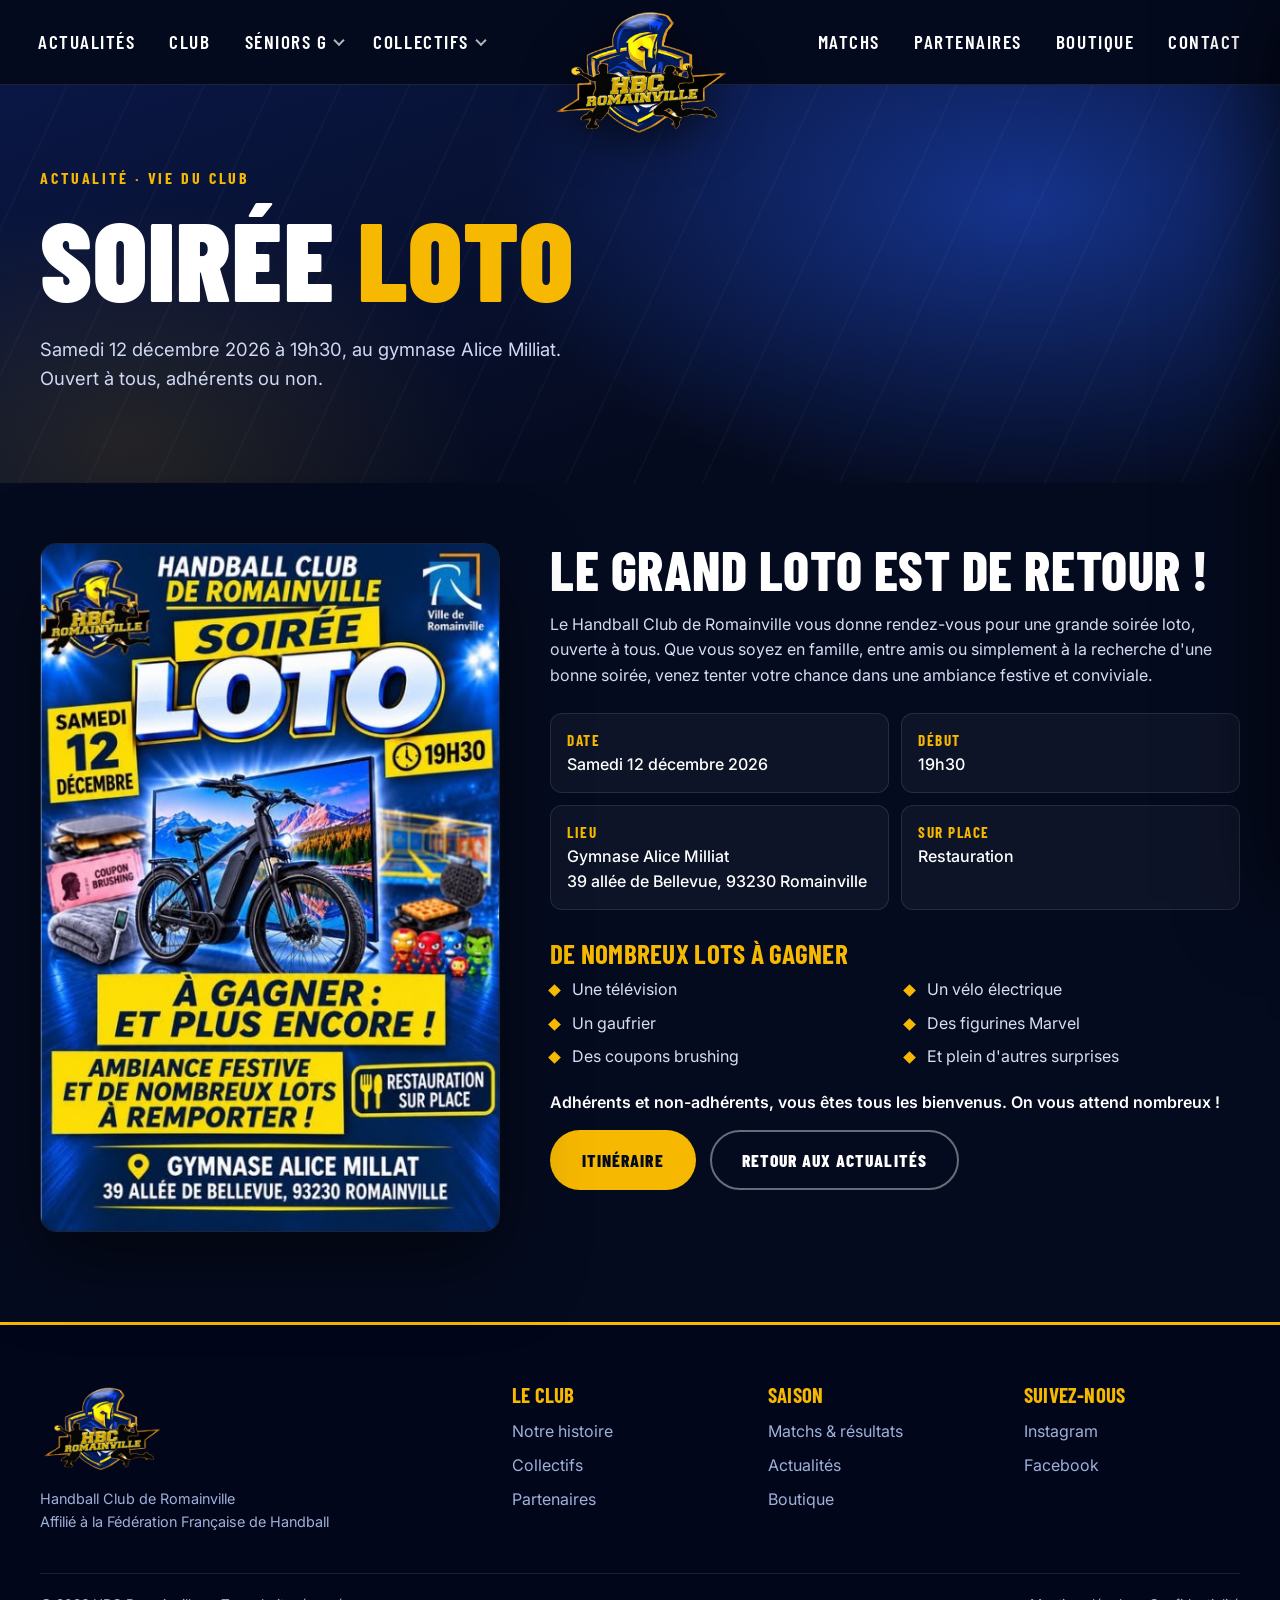
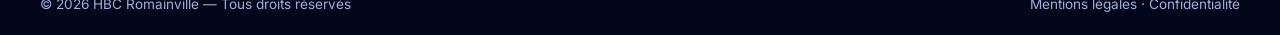
==== commit c1f86d2b: "maj collectif" ====
--- a/actu-loto.html
+++ b/actu-loto.html
@@ -4,7 +4,7 @@
   <meta charset="utf-8">
   <meta name="viewport" content="width=device-width, initial-scale=1">
   <title>Soirée loto du 12 décembre – HBC Romainville</title>
-  <meta name="description" content="Grande soirée loto du Handball Club de Romainville, samedi 12 décembre à 19h30 au gymnase Alice Millat. Ouvert à tous.">
+  <meta name="description" content="Grande soirée loto du Handball Club de Romainville, samedi 12 décembre à 19h30 au gymnase Alice Milliat. Ouvert à tous.">
   <link rel="icon" href="assets/logo.png">
   <link rel="preconnect" href="https://fonts.googleapis.com">
   <link rel="preconnect" href="https://fonts.gstatic.com" crossorigin>
@@ -50,14 +50,14 @@
       <div class="container page-hero__inner">
         <p class="eyebrow">Actualité · Vie du club</p>
         <h1>Soirée <span>loto</span></h1>
-        <p class="page-hero__lead">Samedi 12 décembre 2026 à 19h30, au gymnase Alice Millat. Ouvert à tous, adhérents ou non.</p>
+        <p class="page-hero__lead">Samedi 12 décembre 2026 à 19h30, au gymnase Alice Milliat. Ouvert à tous, adhérents ou non.</p>
       </div>
     </section>
 
     <section class="article">
       <div class="container article__inner">
         <figure class="article__poster">
-          <img src="assets/loto-2026.jpg" alt="Affiche de la soirée loto du HBC Romainville, samedi 12 décembre à 19h30, gymnase Alice Millat">
+          <img src="assets/loto-2026.jpg" alt="Affiche de la soirée loto du HBC Romainville, samedi 12 décembre à 19h30, gymnase Alice Milliat">
         </figure>
 
         <div class="article__text">
@@ -67,7 +67,7 @@
           <ul class="infos">
             <li><b>Date</b><span>Samedi 12 décembre 2026</span></li>
             <li><b>Début</b><span>19h30</span></li>
-            <li><b>Lieu</b><span>Gymnase Alice Millat<br>39 allée de Bellevue, 93230 Romainville</span></li>
+            <li><b>Lieu</b><span>Gymnase Alice Milliat<br>39 allée de Bellevue, 93230 Romainville</span></li>
             <li><b>Sur place</b><span>Restauration</span></li>
           </ul>
 
@@ -84,7 +84,7 @@
           <p class="article__welcome">Adhérents et non-adhérents, vous êtes tous les bienvenus. On vous attend nombreux !</p>
 
           <div class="hero__cta">
-            <a class="btn btn--gold" href="https://www.google.com/maps/dir/?api=1&amp;destination=Gymnase+Alice+Millat%2C+39+all%C3%A9e+de+Bellevue%2C+93230+Romainville" target="_blank" rel="noopener">Itinéraire</a>
+            <a class="btn btn--gold" href="https://www.google.com/maps/dir/?api=1&amp;destination=48.8865117%2C2.4397507" target="_blank" rel="noopener">Itinéraire</a>
             <a class="btn btn--ghost" href="index.html#actus">Retour aux actualités</a>
           </div>
         </div>
--- a/styles.css
+++ b/styles.css
@@ -661,3 +661,50 @@
 .card__date span{font-size:.7rem;font-weight:700;text-transform:uppercase;letter-spacing:.1em}
 .card--news .card__body{gap:10px;padding:22px}
 .card--news h3{font-size:1.65rem}
+
+/* ===== Collectifs : encadrants + horaires (façon fiche d'équipe) ===== */
+.co-info--one{grid-template-columns:1fr!important}
+.co-title{font-size:clamp(1.7rem,3.2vw,2.3rem);margin:8px 0 16px}
+.co-title span{color:var(--gold)}
+.staff-grid{display:flex;flex-wrap:wrap;gap:16px}
+.staff-card{position:relative;flex:0 1 270px;min-width:220px;height:230px;border-radius:22px;overflow:hidden;display:flex;flex-direction:column;justify-content:flex-end;padding:20px;
+  background:radial-gradient(260px 200px at 50% 0%,#2a5df0 0%,#1740b5 35%,#07143f 100%);border:1px solid rgba(255,255,255,.1);transition:transform .25s,border-color .25s}
+.staff-card:hover{transform:translateY(-5px);border-color:var(--gold)}
+.staff-card__ini{position:absolute;left:0;right:0;top:34%;transform:translateY(-50%);text-align:center;font-family:var(--h);font-weight:900;font-size:6.2rem;letter-spacing:.04em;color:rgba(255,255,255,.14)}
+.staff-card__body{position:relative;display:flex;flex-direction:column;gap:8px}
+.staff-card__role{font-family:var(--h);font-weight:800;letter-spacing:.12em;text-transform:uppercase;font-size:.95rem;color:var(--gold);display:inline-flex;flex-direction:column;gap:6px;align-self:flex-start}
+.staff-card__role::after{content:"";display:block;width:34px;height:2px;background:var(--gold)}
+.staff-card strong{font-family:var(--h);font-weight:800;text-transform:uppercase;font-size:1.6rem;line-height:1.05}
+.staff-card.is-todo strong{color:var(--muted);font-style:italic;text-transform:none;font-family:var(--b);font-size:1.05rem;font-weight:500}
+.staff-card.is-todo .staff-card__ini{color:rgba(255,255,255,.08)}
+.co-train{margin-top:12px}
+.train-row{display:flex;align-items:center;gap:20px;background:#06091a;border:1px solid var(--line);border-radius:20px;padding:16px 22px}
+.train-row__icon{flex:none;width:52px;height:52px;border-radius:14px;background:#fff;color:var(--navy);display:grid;place-items:center}
+.train-row__icon svg{width:26px;height:26px}
+.train-row__txt{display:flex;flex-direction:column;gap:2px;flex:1}
+.train-row__txt small{font-family:var(--h);letter-spacing:.14em;text-transform:uppercase;color:var(--gold);font-size:.85rem;font-weight:700}
+.train-row__txt strong{font-family:var(--h);font-size:1.7rem;text-transform:uppercase;line-height:1.05}
+.train-row__txt span{color:var(--muted)}
+.train-row.is-todo strong{color:var(--muted);font-style:italic}
+@media (max-width:820px){.staff-card{flex:1 1 100%;height:190px}.staff-card__ini{font-size:5rem}.train-row{padding:14px}}
+
+[hidden]{display:none!important}
+.chip{cursor:pointer}
+
+/* Créneaux d'entraînement : bouton « S'y rendre » */
+.co-train .train-row + .train-row{margin-top:12px}
+.train-row__btn{flex:none;display:inline-flex;align-items:center;gap:10px;background:#fff;color:var(--navy);font-family:var(--h);font-weight:800;text-transform:uppercase;letter-spacing:.06em;font-size:1.05rem;padding:12px 14px 12px 22px;border-radius:14px;transition:.2s}
+.train-row__btn i{display:grid;place-items:center;width:32px;height:32px;border-radius:50%;background:var(--gold);color:var(--navy);font-style:normal;font-size:1.1rem;transition:transform .2s}
+.train-row__btn:hover{background:var(--gold-2)}
+.train-row__btn:hover i{transform:translateX(3px)}
+@media (max-width:700px){.train-row{flex-wrap:wrap}.train-row__btn{width:100%;justify-content:space-between}}
+
+/* Logos de partenaires */
+.partners-row .partner-logo{background:#fff;border:1px solid rgba(255,255,255,.2);padding:6px;transition:transform .2s,box-shadow .2s}
+.partners-row .partner-logo:hover{transform:translateY(-3px);box-shadow:0 12px 30px rgba(0,0,0,.4);border-color:var(--gold)}
+.partner-logo img{height:100%;width:auto;max-width:100%;object-fit:contain}
+.partners-row{grid-template-columns:repeat(auto-fit,minmax(200px,1fr))}
+.partners-row .partner-logo{height:96px;overflow:hidden}
+.partner-logo img{height:auto;width:auto;max-height:84px;max-width:100%}
+.partners-row .partner-logo{height:120px;padding:6px}
+.partner-logo img{max-height:108px}
